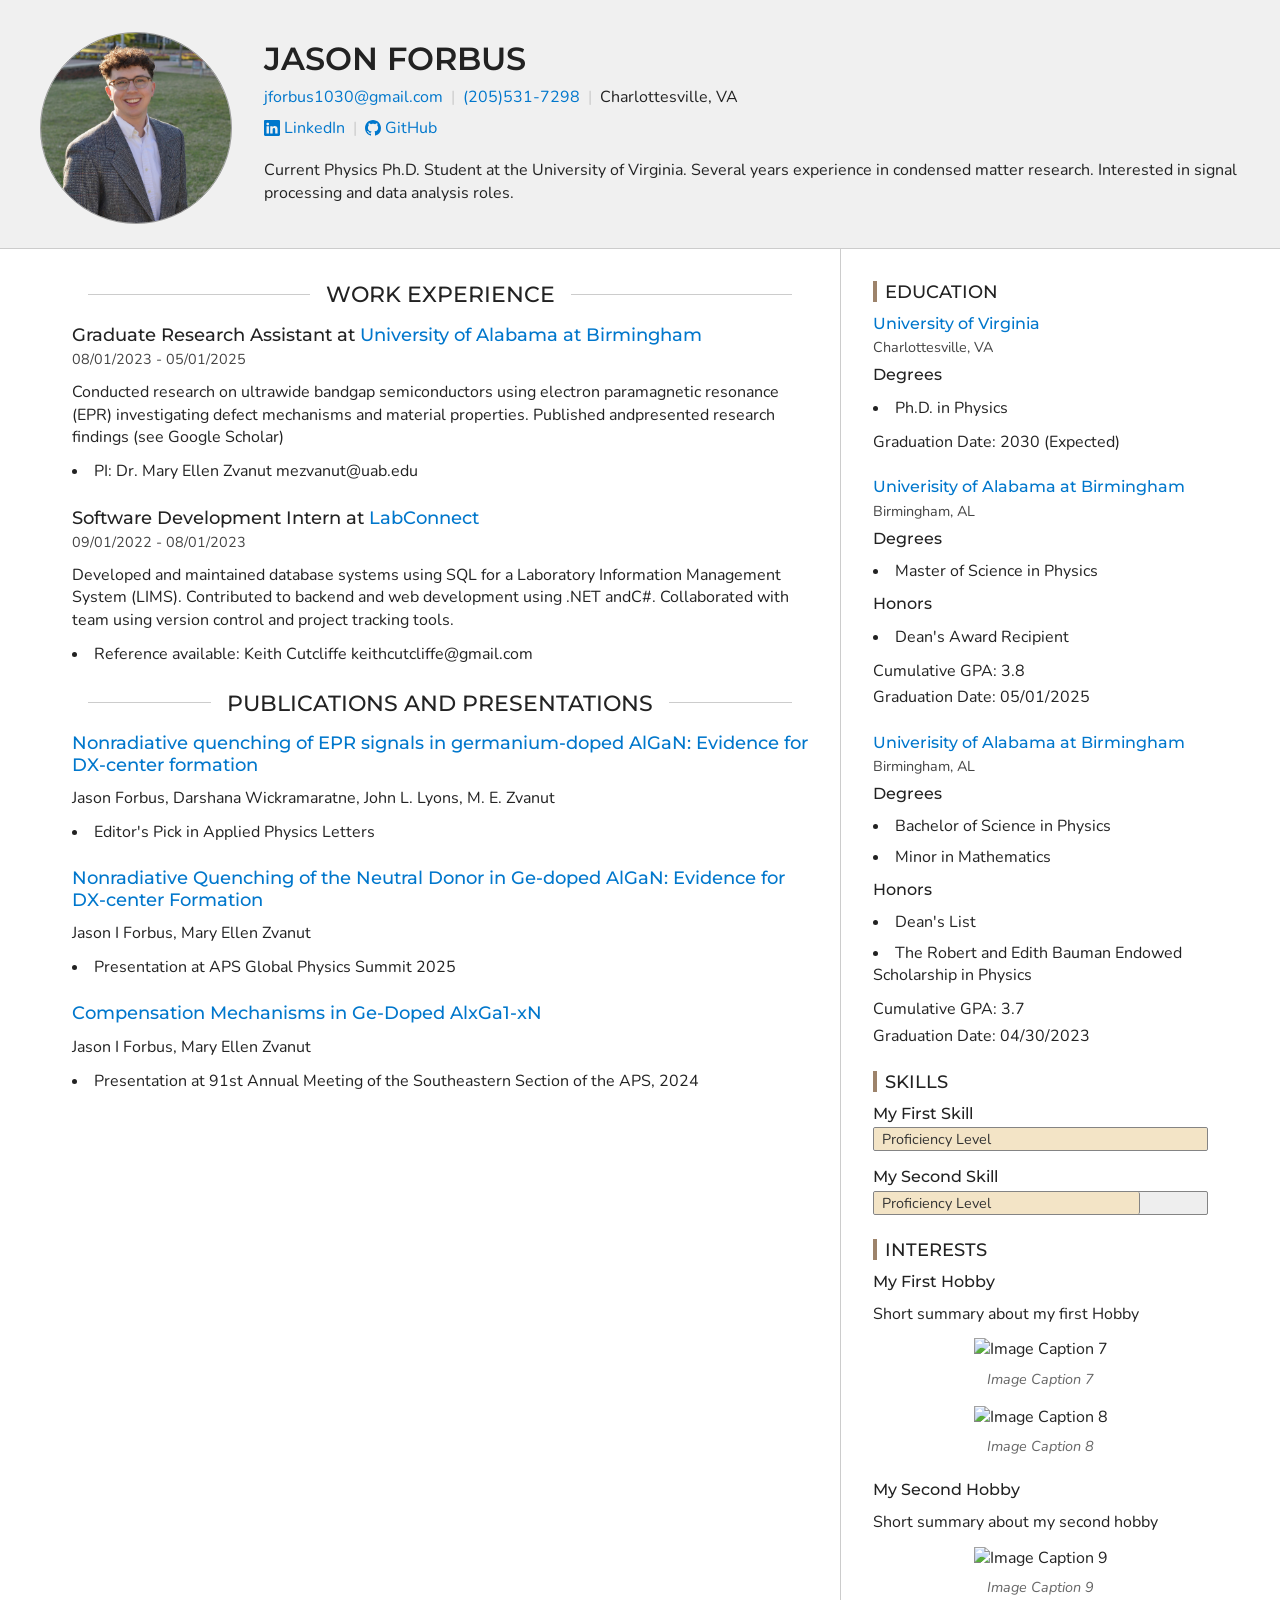
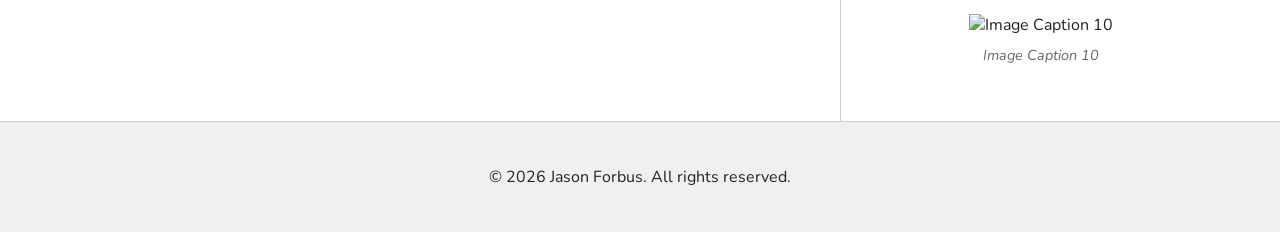
==== index.html @ 70da3c0c "First Commit with my information" ====
<!DOCTYPE html>
<html lang="en">
  <head>
    <meta charset="utf-8">
    <meta name="viewport" content="width=device-width, initial-scale=1">

    <!-- Site Info -->
    <title>Jason Forbus</title>
    <meta name="description" content="Jason Forbus - Current Physics Ph.D. Student at the University of Virginia. Several years experience in condensed matter research. Interested in signal processing and data analysis roles.">
    <meta name="author" content="Jason Forbus">

    <!-- Open Graph Tags: The title of the page for social media sharing. It can match the title tag or be more descriptive. -->
    <meta property="og:title" content="Jason Forbus">

    <!-- Open Graph Tags: Typically set to "website" for static sites or "article" for content-heavy pages. -->
    <meta property="og:type" content="website">

    <!-- Open Graph Tags: The URL of the page, used to ensure link previews resolve to the correct page. -->
    <meta property="og:url" content="127.0.0.1:5500/index.html">

    <!-- Open Graph Tags: URL of an image that represents the page. Useful for link previews. -->
    <meta property="og:image" content="127.0.0.1:5500/img/Jason F Portrait.jpg">

    <!-- Open Graph Tags: Provides an alternative text for the image to improve accessibility. -->
    <meta property="og:image:alt" content="Jason Forbus Profile Image">

    <!-- Preconnect for Google Fonts -->
    <link rel="preconnect" href="https://fonts.googleapis.com">
    <link rel="preconnect" href="https://fonts.gstatic.com" crossorigin>

    <!-- Custom Font -->
    <link href="https://fonts.googleapis.com/css2?family=Montserrat:ital,wght@0,100..900;1,100..900&family=Nunito:ital,wght@0,200..1000;1,200..1000&display=swap"
          rel="stylesheet">

    <!-- Stylesheet -->
    <link rel="stylesheet" href="css/modern_normalize.css" />
    <link rel="stylesheet" href="css/html5bp.css">
    <link rel="stylesheet" href="css/main.css">

    <!-- Set a theme color that matches your website's primary color -->
    <meta name="theme-color" content="#fafafa">

    <!-- Favicon for all browsers -->
    <link rel="icon" href="/favicon.ico" sizes="any">
    <link rel="icon" href="/icon.svg" type="image/svg+xml">

    <!-- Apple touch icon for iOS devices -->
    <link rel="apple-touch-icon" sizes="180x180" href="/icon.png">

    <!-- Web app manifest for Progressive Web Apps -->
    <link rel="manifest" href="/site.webmanifest">

    <!-- Content Security Policy: Uncomment to enhance security by restricting where content can be loaded from (useful for preventing certain attacks like XSS). Update if adding external sources (e.g., Google Fonts, Bootstrap CDN, analytics, etc). -->
    <!-- <meta http-equiv="Content-Security-Policy" content=" default-src 'self'; script-src 'self' code.jquery.com; style-src 'self' fonts.googleapis.com; font-src fonts.gstatic.com; img-src 'self' images.examplecdn.com; "> -->
  </head>

  <body>
    <header class="page-header">
      <div class="container">
        <div class="header-top flex-responsive">
          
            <img class="header-image"
                 width="256"
                 height="256"
                 src="img/Jason F Portrait.jpg"
                 alt="Jason Forbus Profile Image" />
          
          <div class="header-info">
            <h1>Jason Forbus</h1>
            
            
              <address>
                <ul class="inline-list flex-responsive">
                  
                    <li>
                      <a href="mailto:jforbus1030@gmail.com">jforbus1030@gmail.com</a>
                    </li>
                  
                  
                    <li>
                      <a href="tel:+(205)5317298">(205)531-7298</a>
                    </li>
                  
                  <li>Charlottesville, VA</li>
                </ul>
              </address>
            
            
              <ul class="inline-list flex-responsive">
                
                  <li>
                    <a href="https://www.linkedin.com/in/jason-forbus-48068623b/"
                       rel="noopener noreferrer"
                       aria-label="LinkedIn"
                       class="link-with-icon">
                      <svg aria-hidden="true"
     xmlns="http://www.w3.org/2000/svg"
     role="img"
     width="16"
     height="16"
     fill="currentColor"
     class="bi bi-linkedin"
     viewBox="0 0 16 16">
  <path d="M0 1.146C0 .513.526 0 1.175 0h13.65C15.474 0 16 .513 16 1.146v13.708c0 .633-.526 1.146-1.175 1.146H1.175C.526 16 0 15.487 0 14.854zm4.943 12.248V6.169H2.542v7.225zm-1.2-8.212c.837 0 1.358-.554 1.358-1.248-.015-.709-.52-1.248-1.342-1.248S2.4 3.226 2.4 3.934c0 .694.521 1.248 1.327 1.248zm4.908 8.212V9.359c0-.216.016-.432.08-.586.173-.431.568-.878 1.232-.878.869 0 1.216.662 1.216 1.634v3.865h2.401V9.25c0-2.22-1.184-3.252-2.764-3.252-1.274 0-1.845.7-2.165 1.193v.025h-.016l.016-.025V6.169h-2.4c.03.678 0 7.225 0 7.225z" />
</svg>

                      LinkedIn
                    </a>
                  </li>
                
                  <li>
                    <a href="https://github.com/jifor"
                       rel="noopener noreferrer"
                       aria-label="GitHub"
                       class="link-with-icon">
                      <svg aria-hidden="true"
     xmlns="http://www.w3.org/2000/svg"
     role="img"
     width="16"
     height="16"
     fill="currentColor"
     class="bi bi-github"
     viewBox="0 0 16 16">
  <path d="M8 0C3.58 0 0 3.58 0 8c0 3.54 2.29 6.53 5.47 7.59.4.07.55-.17.55-.38 0-.19-.01-.82-.01-1.49-2.01.37-2.53-.49-2.69-.94-.09-.23-.48-.94-.82-1.13-.28-.15-.68-.52-.01-.53.63-.01 1.08.58 1.23.82.72 1.21 1.87.87 2.33.66.07-.52.28-.87.51-1.07-1.78-.2-3.64-.89-3.64-3.95 0-.87.31-1.59.82-2.15-.08-.2-.36-1.02.08-2.12 0 0 .67-.21 2.2.82.64-.18 1.32-.27 2-.27s1.36.09 2 .27c1.53-1.04 2.2-.82 2.2-.82.44 1.1.16 1.92.08 2.12.51.56.82 1.27.82 2.15 0 3.07-1.87 3.75-3.65 3.95.29.25.54.73.54 1.48 0 1.07-.01 1.93-.01 2.2 0 .21.15.46.55.38A8.01 8.01 0 0 0 16 8c0-4.42-3.58-8-8-8" />
</svg>

                      GitHub
                    </a>
                  </li>
                
              </ul>
            
            <p class="header-summary">Current Physics Ph.D. Student at the University of Virginia. Several years experience in condensed matter research. Interested in signal processing and data analysis roles.</p>
          </div>
        </div>
      </div>
    </header>

    <div class="page-content">
      <div class="container">
        <main>
          
            <section>
              <h2 class="section-heading">Work Experience</h2>
              
                <section>
                  <h3>
                    
                      Graduate Research Assistant at <a href="https://www.uab.edu/home/">University of Alabama at Birmingham</a>
                    
                  </h3>
                  
                    <p class="section-label">08/01/2023 - 05/01/2025</p>
                  
                  <p>Conducted research on ultrawide bandgap semiconductors using electron paramagnetic resonance (EPR) investigating defect mechanisms and material properties. Published andpresented research findings (see Google Scholar)</p>
                  
                    <ul>
                      <li>PI: Dr. Mary Ellen Zvanut mezvanut@uab.edu</li>
                    </ul>
                  
                </section>
              
                <section>
                  <h3>
                    
                      Software Development Intern at <a href="https://www.labconnect.com/">LabConnect</a>
                    
                  </h3>
                  
                    <p class="section-label">09/01/2022 - 08/01/2023</p>
                  
                  <p>Developed and maintained database systems using SQL for a Laboratory Information Management System (LIMS). Contributed to backend and web development using .NET andC#. Collaborated with team using version control and project tracking tools.</p>
                  
                    <ul>
                      <li>Reference available: Keith Cutcliffe keithcutcliffe@gmail.com</li>
                    </ul>
                  
                </section>
              
            </section>
          

          
            <section>
              <h2 class="section-heading">Publications and Presentations</h2>
              
                <section>
                  <h3>
                    
                      <a href="https://pubs.aip.org/aip/apl/article-abstract/126/4/042101/3332352/Nonradiative-quenching-of-EPR-signals-in-germanium?redirectedFrom=fulltext">Nonradiative quenching of EPR signals in germanium-doped AlGaN: Evidence for DX-center formation</a>
                    
                  </h3>
                  <p>Jason Forbus, Darshana Wickramaratne, John L. Lyons, M. E. Zvanut</p>
                  
                    <ul>
                      <li>Editor&#39;s Pick in Applied Physics Letters</li>
                    </ul>
                  
                  
                </section>
              
                <section>
                  <h3>
                    
                      <a href="https://meetings-archive.aps.org/smt/2025/mar-l43/2/">Nonradiative Quenching of the Neutral Donor in Ge-doped AlGaN: Evidence for DX-center Formation</a>
                    
                  </h3>
                  <p>Jason I Forbus, Mary Ellen Zvanut</p>
                  
                    <ul>
                      <li>Presentation at APS Global Physics Summit 2025</li>
                    </ul>
                  
                  
                </section>
              
                <section>
                  <h3>
                    
                      <a href="https://meetings.aps.org/Meeting/SES24/Session/G01.6">Compensation Mechanisms in Ge-Doped AlxGa1-xN</a>
                    
                  </h3>
                  <p>Jason I Forbus, Mary Ellen Zvanut</p>
                  
                    <ul>
                      <li>Presentation at 91st Annual Meeting of the Southeastern Section of the APS, 2024</li>
                    </ul>
                  
                  
                </section>
              
            </section>
          

          

          
        </main>

        <!-- Sidebar Section -->
        <aside>
          
            <section>
              <h2 class="section-heading">Education</h2>
              
                <section>
                  <h3>
                    
                      <a href="https://www.virginia.edu/">University of Virginia</a>
                    
                  </h3>
                  <p class="section-label">Charlottesville, VA</p>
                  
                    <h4>Degrees</h4>
                    <ul>
                      <li>Ph.D. in Physics</li>
                    </ul>
                  
                  
                  
                    <p>
                      
                      
                      <span class="block">Graduation Date: 2030 (Expected)</span>
                    </p>
                  
                </section>
              
                <section>
                  <h3>
                    
                      <a href="https://www.uab.edu/home/">Univerisity of Alabama at Birmingham</a>
                    
                  </h3>
                  <p class="section-label">Birmingham, AL</p>
                  
                    <h4>Degrees</h4>
                    <ul>
                      <li>Master of Science in Physics</li>
                    </ul>
                  
                  
                    <h4>Honors</h4>
                    <ul>
                      <li>Dean&#39;s Award Recipient</li>
                    </ul>
                  
                  
                    <p>
                      
                      <span class="block">Cumulative GPA: 3.8</span>
                      <span class="block">Graduation Date: 05/01/2025</span>
                    </p>
                  
                </section>
              
                <section>
                  <h3>
                    
                      <a href="https://www.uab.edu/home/">Univerisity of Alabama at Birmingham</a>
                    
                  </h3>
                  <p class="section-label">Birmingham, AL</p>
                  
                    <h4>Degrees</h4>
                    <ul>
                      <li>Bachelor of Science in Physics</li><li>Minor in Mathematics</li>
                    </ul>
                  
                  
                    <h4>Honors</h4>
                    <ul>
                      <li>Dean&#39;s List</li><li>The Robert and Edith Bauman Endowed Scholarship in Physics</li>
                    </ul>
                  
                  
                    <p>
                      
                      <span class="block">Cumulative GPA: 3.7</span>
                      <span class="block">Graduation Date: 04/30/2023</span>
                    </p>
                  
                </section>
              
            </section>
          

          
            <section>
              <h2 class="section-heading">Skills</h2>
              <ul class="unstyled-list">
                
                  <li>
                    <h3>My First Skill</h3>
                    <div class="skill-bar">
                      <div class="skill-bar-fill w-100"
                           role="meter"
                           aria-valuenow="100"
                           aria-valuemin="0"
                           aria-valuemax="100">
                        <span class="skill-bar-label">Proficiency Level</span>
                      </div>
                    </div>
                  </li>
                
                  <li>
                    <h3>My Second Skill</h3>
                    <div class="skill-bar">
                      <div class="skill-bar-fill w-80"
                           role="meter"
                           aria-valuenow="80"
                           aria-valuemin="0"
                           aria-valuemax="100">
                        <span class="skill-bar-label">Proficiency Level</span>
                      </div>
                    </div>
                  </li>
                
              </ul>
            </section>
          

          

          
            <section>
              <h2 class="section-heading">Interests</h2>
              
                <section>
                  <h3>My First Hobby</h3>
                  <p>Short summary about my first Hobby</p>
                  
                    <div class="gallery side-gallery">
                      
                        <figure>
                          <img width="600"
                               height="338"
                               src="https://picsum.photos/600/338?random=7"
                               alt="Image Caption 7">
                          <figcaption>Image Caption 7</figcaption>
                        </figure>
                      
                        <figure>
                          <img width="600"
                               height="338"
                               src="https://picsum.photos/600/338?random=8"
                               alt="Image Caption 8">
                          <figcaption>Image Caption 8</figcaption>
                        </figure>
                      
                    </div>
                  
                </section>
              
                <section>
                  <h3>My Second Hobby</h3>
                  <p>Short summary about my second hobby</p>
                  
                    <div class="gallery side-gallery">
                      
                        <figure>
                          <img width="600"
                               height="338"
                               src="https://picsum.photos/600/338?random=9"
                               alt="Image Caption 9">
                          <figcaption>Image Caption 9</figcaption>
                        </figure>
                      
                        <figure>
                          <img width="600"
                               height="338"
                               src="https://picsum.photos/600/338?random=10"
                               alt="Image Caption 10">
                          <figcaption>Image Caption 10</figcaption>
                        </figure>
                      
                    </div>
                  
                </section>
              
            </section>
          
        </aside>
      </div>
    </div>

    <footer class="page-footer">
      <div class="container">
        <p>© 2026 Jason Forbus. All rights reserved.</p>
      </div>
    </footer>

    <script src="js/app.js"></script>
  </body>
</html>
---- css/html5bp.css ----
/*! HTML5 Boilerplate v9.0.1 | MIT License | https://html5boilerplate.com/ */

/* main.css 3.0.0 | MIT License | https://github.com/h5bp/main.css#readme */
/*
 * What follows is the result of much research on cross-browser styling.
 * Credit left inline and big thanks to Nicolas Gallagher, Jonathan Neal,
 * Kroc Camen, and the H5BP dev community and team.
 */

/* ==========================================================================
   Base styles: opinionated defaults
   ========================================================================== */

html {
  color: #222;
  font-size: 1em;
  line-height: 1.4;
}

/*
 * Remove text-shadow in selection highlight:
 * https://twitter.com/miketaylr/status/12228805301
 *
 * Customize the background color to match your design.
 */

::-moz-selection {
  background: #b3d4fc;
  text-shadow: none;
}

::selection {
  background: #b3d4fc;
  text-shadow: none;
}

/*
 * A better looking default horizontal rule
 */

hr {
  display: block;
  height: 1px;
  border: 0;
  border-top: 1px solid #ccc;
  margin: 1em 0;
  padding: 0;
}

/*
 * Remove the gap between audio, canvas, iframes,
 * images, videos and the bottom of their containers:
 * https://github.com/h5bp/html5-boilerplate/issues/440
 */

audio,
canvas,
iframe,
img,
svg,
video {
  vertical-align: middle;
}

/*
 * Remove default fieldset styles.
 */

fieldset {
  border: 0;
  margin: 0;
  padding: 0;
}

/*
 * Allow only vertical resizing of textareas.
 */

textarea {
  resize: vertical;
}

/* ==========================================================================
   Author's custom styles
   ========================================================================== */

/* ==========================================================================
   Helper classes
   ========================================================================== */

/*
 * Hide visually and from screen readers
 */

.hidden,
[hidden] {
  display: none !important;
}

/*
 * Hide only visually, but have it available for screen readers:
 * https://snook.ca/archives/html_and_css/hiding-content-for-accessibility
 *
 * 1. For long content, line feeds are not interpreted as spaces and small width
 *    causes content to wrap 1 word per line:
 *    https://medium.com/@jessebeach/beware-smushed-off-screen-accessible-text-5952a4c2cbfe
 */

.visually-hidden {
  border: 0;
  clip: rect(0, 0, 0, 0);
  height: 1px;
  margin: -1px;
  overflow: hidden;
  padding: 0;
  position: absolute;
  white-space: nowrap;
  width: 1px;
  /* 1 */
}

/*
 * Extends the .visually-hidden class to allow the element
 * to be focusable when navigated to via the keyboard:
 * https://www.drupal.org/node/897638
 */

.visually-hidden.focusable:active,
.visually-hidden.focusable:focus {
  clip: auto;
  height: auto;
  margin: 0;
  overflow: visible;
  position: static;
  white-space: inherit;
  width: auto;
}

/*
 * Hide visually and from screen readers, but maintain layout
 */

.invisible {
  visibility: hidden;
}

/*
 * Clearfix: contain floats
 *
 * The use of `table` rather than `block` is only necessary if using
 * `::before` to contain the top-margins of child elements.
 */

.clearfix::before,
.clearfix::after {
  content: "";
  display: table;
}

.clearfix::after {
  clear: both;
}

/* ==========================================================================
   EXAMPLE Media Queries for Responsive Design.
   These examples override the primary ('mobile first') styles.
   Modify as content requires.
   ========================================================================== */

@media only screen and (min-width: 35em) {
  /* Style adjustments for viewports that meet the condition */
}

@media print,
  (-webkit-min-device-pixel-ratio: 1.25),
  (min-resolution: 1.25dppx),
  (min-resolution: 120dpi) {
  /* Style adjustments for high resolution devices */
}

/* ==========================================================================
   Print styles.
   Inlined to avoid the additional HTTP request:
   https://www.phpied.com/delay-loading-your-print-css/
   ========================================================================== */

@media print {
  *,
  *::before,
  *::after {
    background: #fff !important;
    color: #000 !important;
    /* Black prints faster */
    box-shadow: none !important;
    text-shadow: none !important;
  }

  a,
  a:visited {
    text-decoration: underline;
  }

  a[href]::after {
    content: " (" attr(href) ")";
  }

  abbr[title]::after {
    content: " (" attr(title) ")";
  }

  /*
   * Don't show links that are fragment identifiers,
   * or use the `javascript:` pseudo protocol
   */
  a[href^="#"]::after,
  a[href^="javascript:"]::after {
    content: "";
  }

  pre {
    white-space: pre-wrap !important;
  }

  pre,
  blockquote {
    border: 1px solid #999;
    page-break-inside: avoid;
  }

  tr,
  img {
    page-break-inside: avoid;
  }

  p,
  h2,
  h3 {
    orphans: 3;
    widows: 3;
  }

  h2,
  h3 {
    page-break-after: avoid;
  }
}
---- css/main.css ----
:root {
  --link-color: #0077cc;
  --link-color-hover: #00487c;
  --header-footer-bg-color: #f0f0f0;
  --aside-accent-color: #9d836b;
  --skill-bar-fill-color: #f3e4c6;
  --blockquote-bg-color: #f7fafc;
  --blockquote-accent-color: #4a5568;
  --blockquote-text-color: #4a5568;
  --spacing-inline: 0.5rem;
}

/* Base Styles */
body {
  font-family: "Nunito", "Segoe UI", "Helvetica Neue", Helvetica, Arial,
    sans-serif;
  font-weight: 400;
  display: grid;
  grid-template-rows: auto 1fr auto;
  min-height: 100vh;
}

h1,
h2,
h3,
h4,
h5,
h6 {
  margin: 0;
  font-family: "Montserrat", "Segoe UI", "Helvetica Neue", Helvetica, Arial,
    sans-serif;
  font-weight: 400;
  line-height: 1.2;
}

h1 {
  font-size: 2rem;
  font-weight: 600;
  text-transform: uppercase;
}

h2 {
  font-size: 1.4rem;
  font-weight: 500;
  text-transform: uppercase;
}

h3 {
  font-size: 1.1rem;
  font-weight: 500;
}

h4 {
  font-size: 1rem;
  font-weight: 500;
}

h5 {
  font-size: 1rem;
  font-weight: 500;
}

h6 {
  font-size: 1rem;
  font-weight: 500;
}

p {
  margin: 0.75rem 0;
}

a {
  color: var(--link-color) !important;
  text-decoration: none;
}

a:hover {
  color: var(--link-color-hover);
  text-decoration: underline;
}

address {
  font-style: normal;
}

figure,
ul {
  margin: 0;
  padding: 0;
}

header,
main,
aside,
footer {
  padding: 2rem;
}

header {
  padding-bottom: 0.5rem;
}

aside {
  border-top: 1px solid #ccc;
}

footer {
  text-align: center;
}

section {
  margin-bottom: 1.5rem;
}

/* Utility */
.block {
  display: block;
  margin: 0.25rem 0;
}

.flex-responsive {
  display: flex;
  flex-direction: column;
  align-items: center;
  text-align: center;
}

/* Main Layout */
.container {
  width: 100%;
  max-width: 1200px;
  margin: 0 auto;
}

.page-content .container {
  display: grid;
  grid-template-columns: 1fr;
}

.page-header,
.page-footer {
  background: var(--header-footer-bg-color);
}

.page-header {
  border-bottom: 1px solid #ccc;
}

.page-header .container {
  display: flex;
  flex-direction: column;
}

.header-top {
  gap: 1rem;
}

.header-image {
  width: 100%;
  max-width: 256px;
  aspect-ratio: 1 / 1;
  border-radius: 50%;
  object-fit: cover;
  border: 1px solid #999;
}

.header-info ul {
  margin: 1rem 0;
}

.link-with-icon {
  display: flex;
  align-items: center;
  gap: 0.25rem;
}

.header-label {
  font-size: 1.3rem;
  color: #444;
  margin-top: 0.2rem;
  margin-bottom: 0.8rem;
}

.header-summary {
  margin: 1.25rem 0;
}

.page-footer {
  border-top: 1px solid #ccc;
}

.section-heading {
  display: flex;
  align-items: center;
  text-align: center;
  margin-bottom: 1rem;
}

.section-heading::before,
.section-heading::after {
  content: "";
  flex: 1;
  border-bottom: 1px solid #ccc;
  margin: 0 1rem;
}

aside .section-heading {
  align-items: flex-start;
  text-align: left;
  border-left: 4px solid var(--aside-accent-color);
  padding-left: 0.5rem;
  margin-bottom: 0.75rem;
}

aside .section-heading::before,
aside .section-heading::after {
  content: none;
}

.section-label {
  font-size: 0.9rem;
  color: #444;
  margin-top: 0.25rem;
  margin-bottom: 0.5rem;
}

/* Images */
img {
  max-width: 100%;
  height: auto;
}

.gallery {
  display: grid;
  gap: 1rem;
  justify-items: center;
  margin: 0.5rem 0;
}

.main-gallery {
  grid-template-columns: 1fr;
}

.side-gallery {
  grid-template-columns: 1fr;
}

figcaption {
  text-align: center;
  color: #666;
  font-size: 0.9rem;
  margin-top: 0.5rem;
  font-style: italic;
}

/* Lists */
main ul,
aside ul {
  list-style-type: disc;
  list-style-position: inside;
  padding-left: 0;
  margin: 0.75rem 0;
}

main li,
aside li {
  margin-bottom: 0.5rem;
}

.unstyled-list {
  list-style: none;
}

.inline-list {
  list-style: none;
  gap: 0.25rem;
}

.inline-list li {
  display: flex; /* This is for HTML Whitespace Issues */
}

/* Skillbars */
.skill-bar {
  width: 100%;
  height: 1.5rem;
  margin-top: 0.25rem;
  margin-bottom: 1rem;
  background: #eee;
  border: 1px solid #848484;
  border-radius: 2px;
  overflow: hidden;
}

.skill-bar-fill {
  height: 100%;
  background: var(--skill-bar-fill-color) !important;
  border-right: 1px solid #848484;
  border-radius: 2px;
  display: flex;
  align-items: center;
  padding-left: 0.5rem;
}

.skill-bar-label {
  color: #333;
  font-size: 0.9rem;
  white-space: nowrap;
}

.w-0 {
  width: 0%;
}

.w-10 {
  width: 10%;
}

.w-20 {
  width: 20%;
}

.w-25 {
  width: 25%;
}

.w-30 {
  width: 30%;
}

.w-40 {
  width: 40%;
}

.w-50 {
  width: 50%;
}

.w-60 {
  width: 60%;
}

.w-70 {
  width: 70%;
}

.w-75 {
  width: 75%;
}

.w-80 {
  width: 80%;
}

.w-90 {
  width: 90%;
}

.w-100 {
  width: 100%;
  border-right: none;
}

/* Blockquotes */
blockquote {
  margin: 1rem 2rem;
  padding: 1.5rem 2rem;
  background-color: var(--blockquote-bg-color);
  border-left: 4px solid var(--blockquote-accent-color);
  font-style: italic;
  color: var(--blockquote-text-color);
  line-height: 1.6;
  border-radius: 0 4px 4px 0;
  box-shadow: 0 1px 3px rgba(0, 0, 0, 0.1);
}

@media (min-width: 37.5rem) {
  .main-gallery {
    grid-template-columns: repeat(3, 1fr);
  }

  .side-gallery {
    grid-template-columns: repeat(2, 1fr);
  }
}

@media (min-width: 48rem) {
  aside {
    border-top: none;
    border-left: 1px solid #ccc;
  }

  aside h1 {
    font-size: 1.4rem;
  }

  aside h2 {
    font-size: 1.1rem;
  }

  aside h3 {
    font-size: 1rem;
  }

  aside h4 {
    font-size: 1rem;
  }

  aside h5 {
    font-size: 1rem;
  }

  aside h6 {
    font-size: 1rem;
  }

  header {
    padding-bottom: 1.5rem;
  }

  .flex-responsive {
    flex-direction: row;
    align-items: flex-start;
    text-align: left;
  }

  .page-content .container {
    grid-template-columns: 2fr 1fr;
  }

  .header-top {
    gap: 2rem;
  }

  .header-image {
    max-width: 192px;
  }

  .header-info {
    margin-top: 0.5rem;
  }

  .page-header ul {
    margin: 0.5rem 0;
  }

  .inline-list {
    gap: var(--spacing-inline);
  }

  .inline-list li:not(:last-child)::after {
    content: "|";
    margin-left: var(--spacing-inline);
    color: #ccc;
  }

  .side-gallery {
    grid-template-columns: 1fr;
  }
}

@media print {
  .skill-bar-label {
    background: transparent !important;
    background-color: transparent !important;
    mix-blend-mode: darken;
  }

  body {
    -webkit-print-color-adjust: exact !important;
    print-color-adjust: exact !important;
  }
}
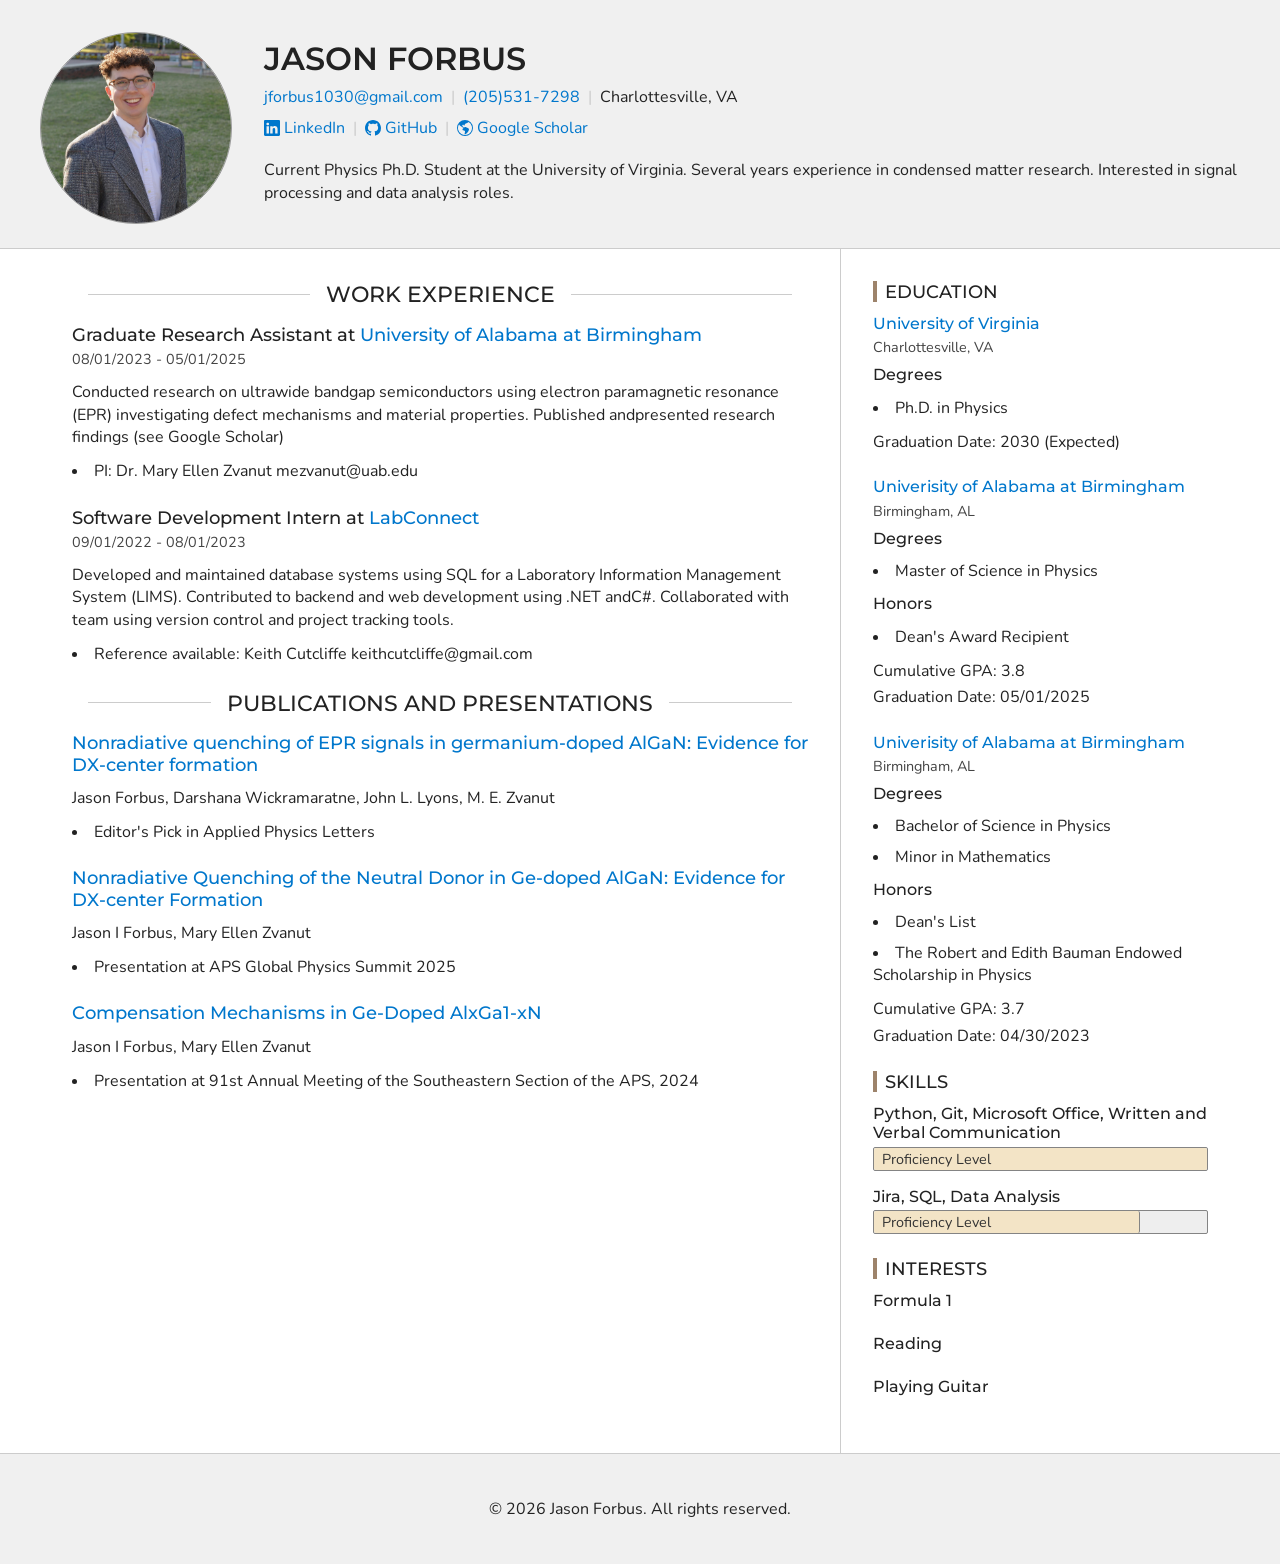
==== commit 198272ac: "Finished basic website" ====
--- a/index.html
+++ b/index.html
@@ -128,6 +128,26 @@
                     </a>
                   </li>
                 
+                  <li>
+                    <a href="https://scholar.google.com/citations?user=WreVf0sAAAAJ&amp;hl=en"
+                       rel="noopener noreferrer"
+                       aria-label="Google Scholar"
+                       class="link-with-icon">
+                      <svg aria-hidden="true"
+     xmlns="http://www.w3.org/2000/svg"
+     role="img"
+     width="16"
+     height="16"
+     fill="currentColor"
+     class="bi bi-globe-americas"
+     viewBox="0 0 16 16">
+  <path d="M8 0a8 8 0 1 0 0 16A8 8 0 0 0 8 0M2.04 4.326c.325 1.329 2.532 2.54 3.717 3.19.48.263.793.434.743.484q-.121.12-.242.234c-.416.396-.787.749-.758 1.266.035.634.618.824 1.214 1.017.577.188 1.168.38 1.286.983.082.417-.075.988-.22 1.52-.215.782-.406 1.48.22 1.48 1.5-.5 3.798-3.186 4-5 .138-1.243-2-2-3.5-2.5-.478-.16-.755.081-.99.284-.172.15-.322.279-.51.216-.445-.148-2.5-2-1.5-2.5.78-.39.952-.171 1.227.182.078.099.163.208.273.318.609.304.662-.132.723-.633.039-.322.081-.671.277-.867.434-.434 1.265-.791 2.028-1.12.712-.306 1.365-.587 1.579-.88A7 7 0 1 1 2.04 4.327Z" />
+</svg>
+
+                      Google Scholar
+                    </a>
+                  </li>
+                
               </ul>
             
             <p class="header-summary">Current Physics Ph.D. Student at the University of Virginia. Several years experience in condensed matter research. Interested in signal processing and data analysis roles.</p>
@@ -331,7 +351,7 @@
               <ul class="unstyled-list">
                 
                   <li>
-                    <h3>My First Skill</h3>
+                    <h3>Python, Git, Microsoft Office, Written and Verbal Communication</h3>
                     <div class="skill-bar">
                       <div class="skill-bar-fill w-100"
                            role="meter"
@@ -344,7 +364,7 @@
                   </li>
                 
                   <li>
-                    <h3>My Second Skill</h3>
+                    <h3>Jira, SQL, Data Analysis</h3>
                     <div class="skill-bar">
                       <div class="skill-bar-fill w-80"
                            role="meter"
@@ -367,54 +387,20 @@
               <h2 class="section-heading">Interests</h2>
               
                 <section>
-                  <h3>My First Hobby</h3>
-                  <p>Short summary about my first Hobby</p>
-                  
-                    <div class="gallery side-gallery">
-                      
-                        <figure>
-                          <img width="600"
-                               height="338"
-                               src="https://picsum.photos/600/338?random=7"
-                               alt="Image Caption 7">
-                          <figcaption>Image Caption 7</figcaption>
-                        </figure>
-                      
-                        <figure>
-                          <img width="600"
-                               height="338"
-                               src="https://picsum.photos/600/338?random=8"
-                               alt="Image Caption 8">
-                          <figcaption>Image Caption 8</figcaption>
-                        </figure>
-                      
-                    </div>
-                  
-                </section>
-              
-                <section>
-                  <h3>My Second Hobby</h3>
-                  <p>Short summary about my second hobby</p>
-                  
-                    <div class="gallery side-gallery">
-                      
-                        <figure>
-                          <img width="600"
-                               height="338"
-                               src="https://picsum.photos/600/338?random=9"
-                               alt="Image Caption 9">
-                          <figcaption>Image Caption 9</figcaption>
-                        </figure>
-                      
-                        <figure>
-                          <img width="600"
-                               height="338"
-                               src="https://picsum.photos/600/338?random=10"
-                               alt="Image Caption 10">
-                          <figcaption>Image Caption 10</figcaption>
-                        </figure>
-                      
-                    </div>
+                  <h3>Formula 1</h3>
+                  
+                  
+                </section>
+              
+                <section>
+                  <h3>Reading</h3>
+                  
+                  
+                </section>
+              
+                <section>
+                  <h3>Playing Guitar</h3>
+                  
                   
                 </section>
               
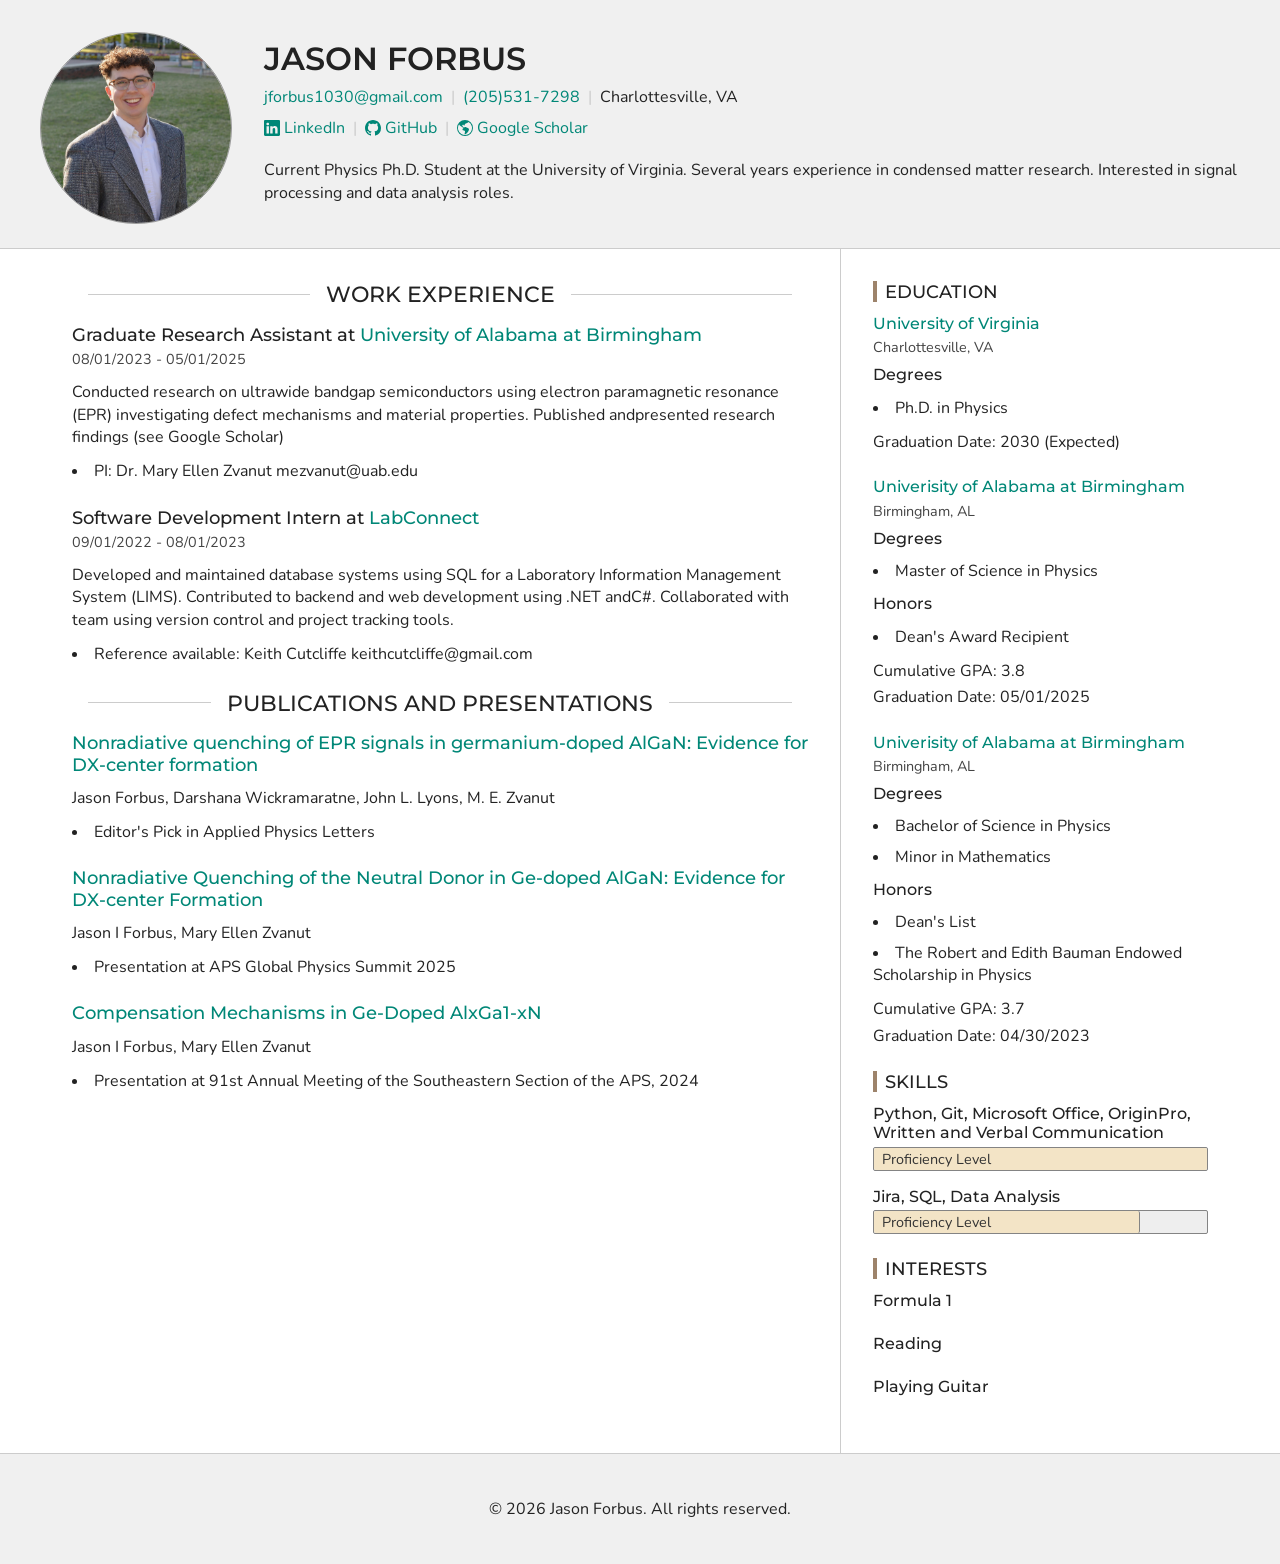
==== commit f23b8d66: "Changed some CSS" ====
--- a/index.html
+++ b/index.html
@@ -351,7 +351,7 @@
               <ul class="unstyled-list">
                 
                   <li>
-                    <h3>Python, Git, Microsoft Office, Written and Verbal Communication</h3>
+                    <h3>Python, Git, Microsoft Office, OriginPro, Written and Verbal Communication</h3>
                     <div class="skill-bar">
                       <div class="skill-bar-fill w-100"
                            role="meter"
--- a/css/main.css
+++ b/css/main.css
@@ -1,6 +1,6 @@
 :root {
-  --link-color: #0077cc;
-  --link-color-hover: #00487c;
+  --link-color: #008777;
+  --link-color-hover: #004b4d;
   --header-footer-bg-color: #f0f0f0;
   --aside-accent-color: #9d836b;
   --skill-bar-fill-color: #f3e4c6;
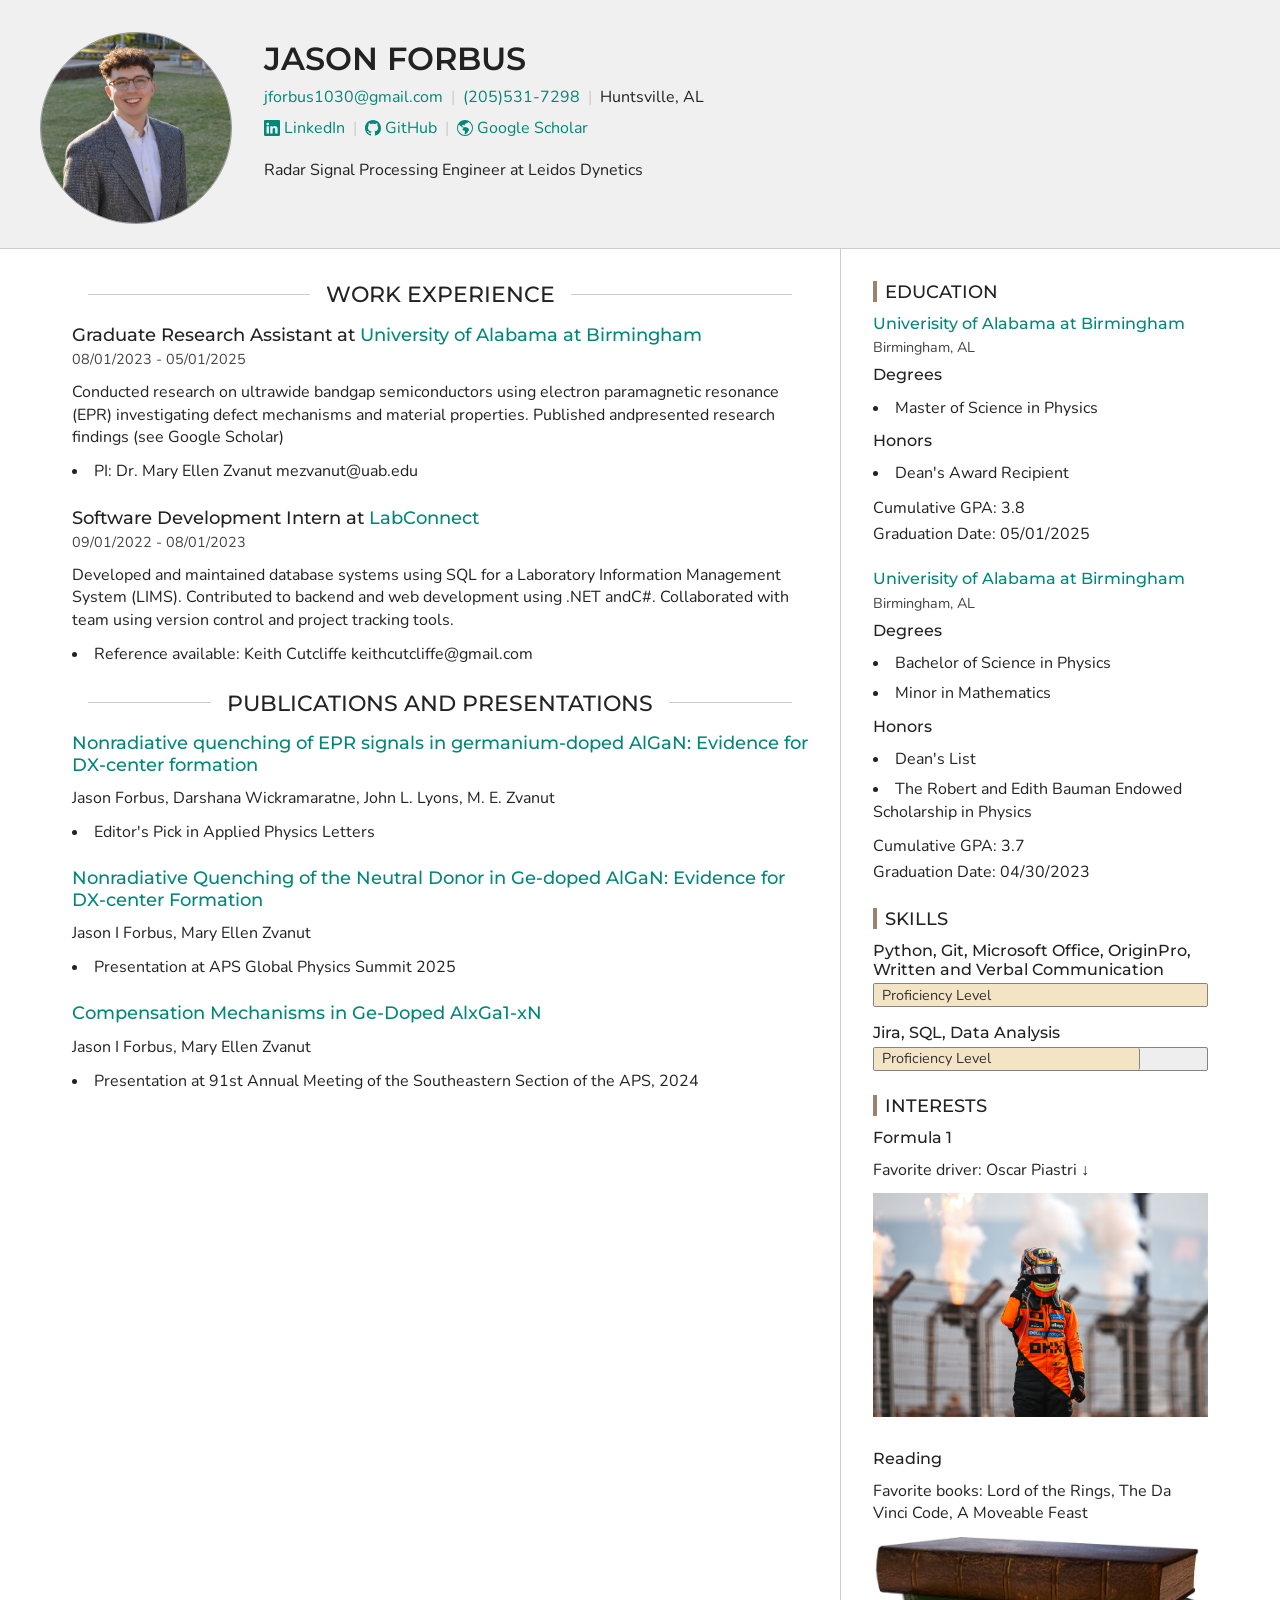
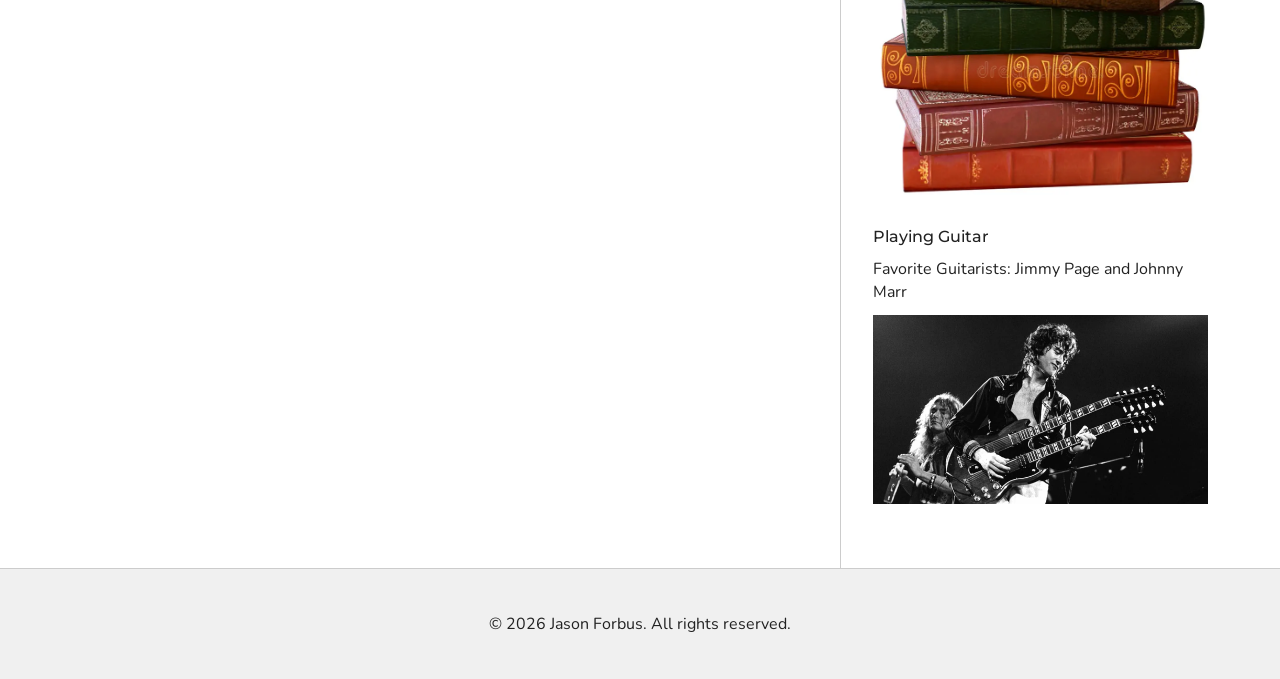
==== commit 1d66caa1: "Update" ====
--- a/index.html
+++ b/index.html
@@ -6,7 +6,7 @@
 
     <!-- Site Info -->
     <title>Jason Forbus</title>
-    <meta name="description" content="Jason Forbus - Current Physics Ph.D. Student at the University of Virginia. Several years experience in condensed matter research. Interested in signal processing and data analysis roles.">
+    <meta name="description" content="Jason Forbus - Radar Signal Processing Engineer at Leidos Dynetics">
     <meta name="author" content="Jason Forbus">
 
     <!-- Open Graph Tags: The title of the page for social media sharing. It can match the title tag or be more descriptive. -->
@@ -81,7 +81,7 @@
                       <a href="tel:+(205)5317298">(205)531-7298</a>
                     </li>
                   
-                  <li>Charlottesville, VA</li>
+                  <li>Huntsville, AL</li>
                 </ul>
               </address>
             
@@ -150,7 +150,7 @@
                 
               </ul>
             
-            <p class="header-summary">Current Physics Ph.D. Student at the University of Virginia. Several years experience in condensed matter research. Interested in signal processing and data analysis roles.</p>
+            <p class="header-summary">Radar Signal Processing Engineer at Leidos Dynetics</p>
           </div>
         </div>
       </div>
@@ -262,29 +262,6 @@
           
             <section>
               <h2 class="section-heading">Education</h2>
-              
-                <section>
-                  <h3>
-                    
-                      <a href="https://www.virginia.edu/">University of Virginia</a>
-                    
-                  </h3>
-                  <p class="section-label">Charlottesville, VA</p>
-                  
-                    <h4>Degrees</h4>
-                    <ul>
-                      <li>Ph.D. in Physics</li>
-                    </ul>
-                  
-                  
-                  
-                    <p>
-                      
-                      
-                      <span class="block">Graduation Date: 2030 (Expected)</span>
-                    </p>
-                  
-                </section>
               
                 <section>
                   <h3>
@@ -388,19 +365,55 @@
               
                 <section>
                   <h3>Formula 1</h3>
-                  
+                  <p>Favorite driver: Oscar Piastri ↓</p>
+                  
+                    <div class="gallery side-gallery">
+                      
+                        <figure>
+                          <img width="600"
+                               height="338"
+                               src="img/Oscar.png"
+                               alt="">
+                          <figcaption></figcaption>
+                        </figure>
+                      
+                    </div>
                   
                 </section>
               
                 <section>
                   <h3>Reading</h3>
-                  
+                  <p>Favorite books: Lord of the Rings, The Da Vinci Code, A Moveable Feast</p>
+                  
+                    <div class="gallery side-gallery">
+                      
+                        <figure>
+                          <img width="600"
+                               height="338"
+                               src="img/books.png"
+                               alt="">
+                          <figcaption></figcaption>
+                        </figure>
+                      
+                    </div>
                   
                 </section>
               
                 <section>
                   <h3>Playing Guitar</h3>
-                  
+                  <p>Favorite Guitarists: Jimmy Page and Johnny Marr</p>
+                  
+                    <div class="gallery side-gallery">
+                      
+                        <figure>
+                          <img width="600"
+                               height="338"
+                               src="img/jimmy_page.png"
+                               alt="">
+                          <figcaption></figcaption>
+                        </figure>
+                      
+                    </div>
                   
                 </section>
               
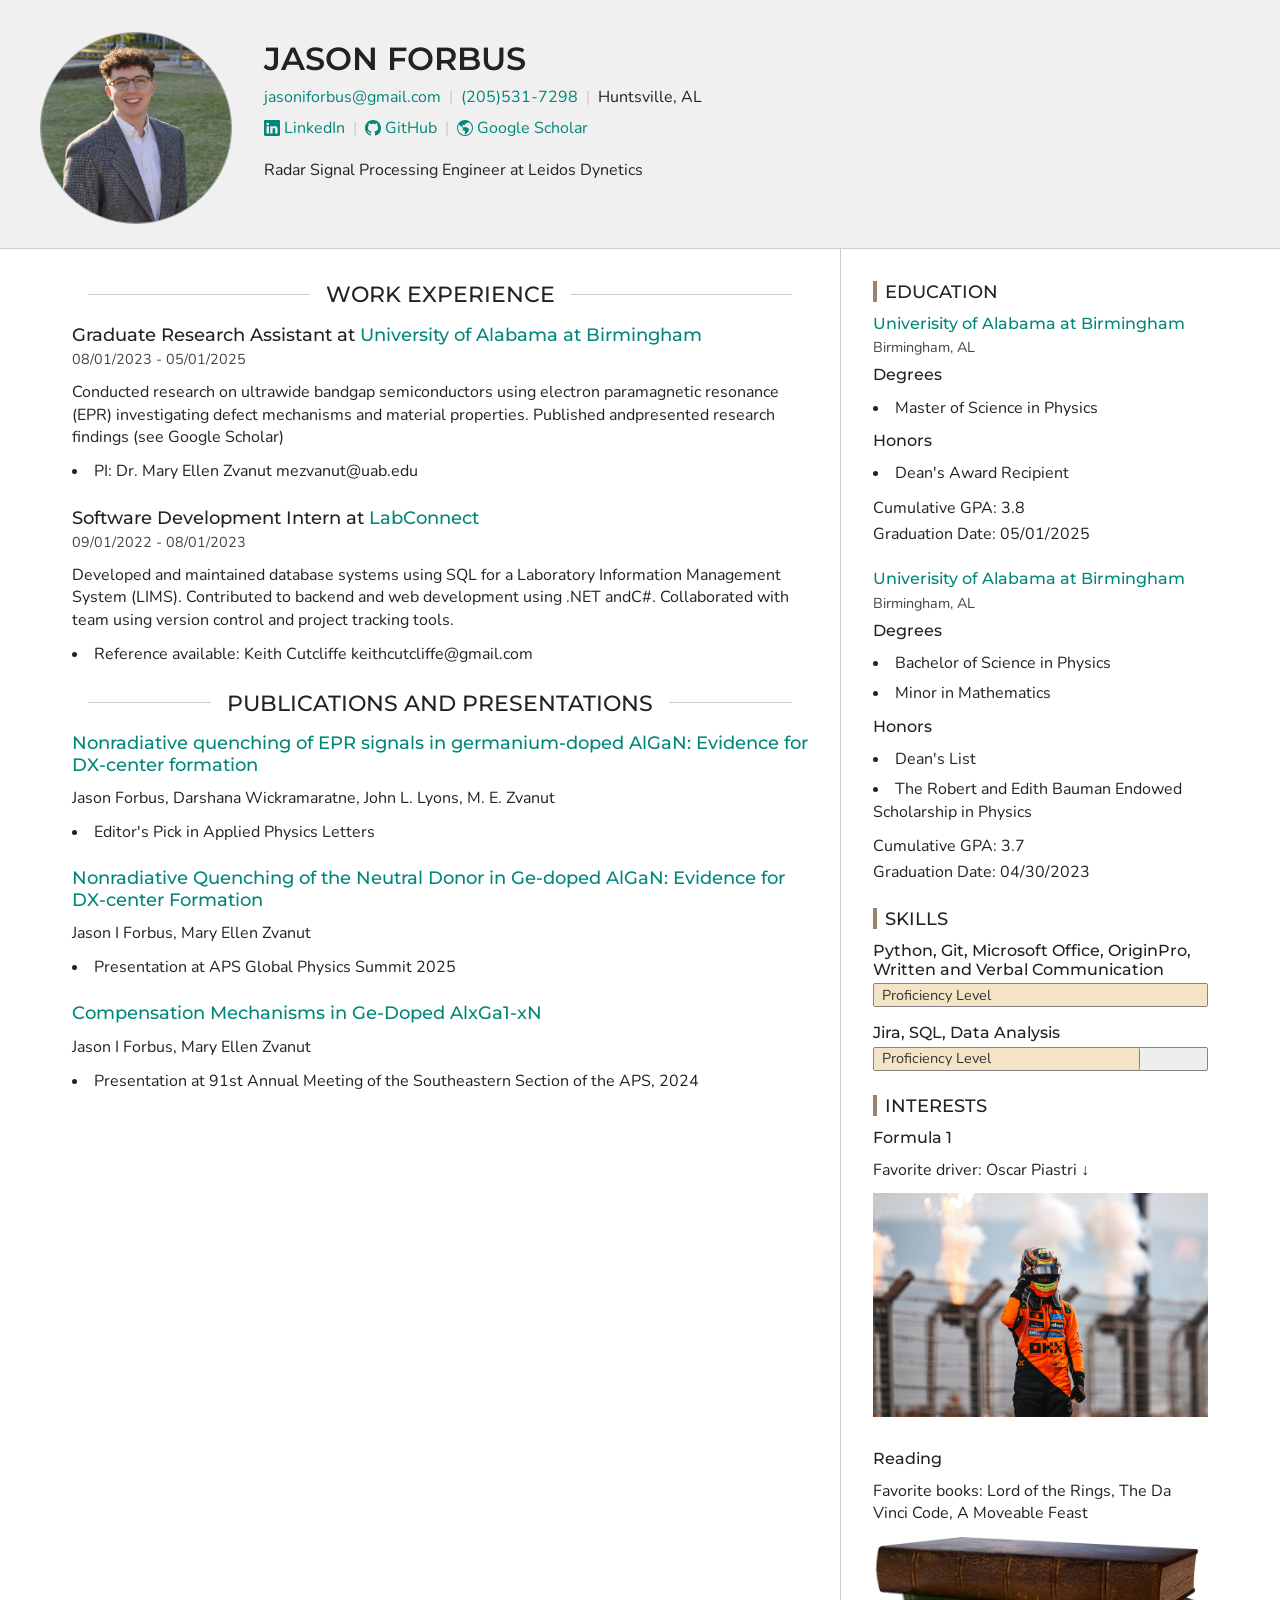
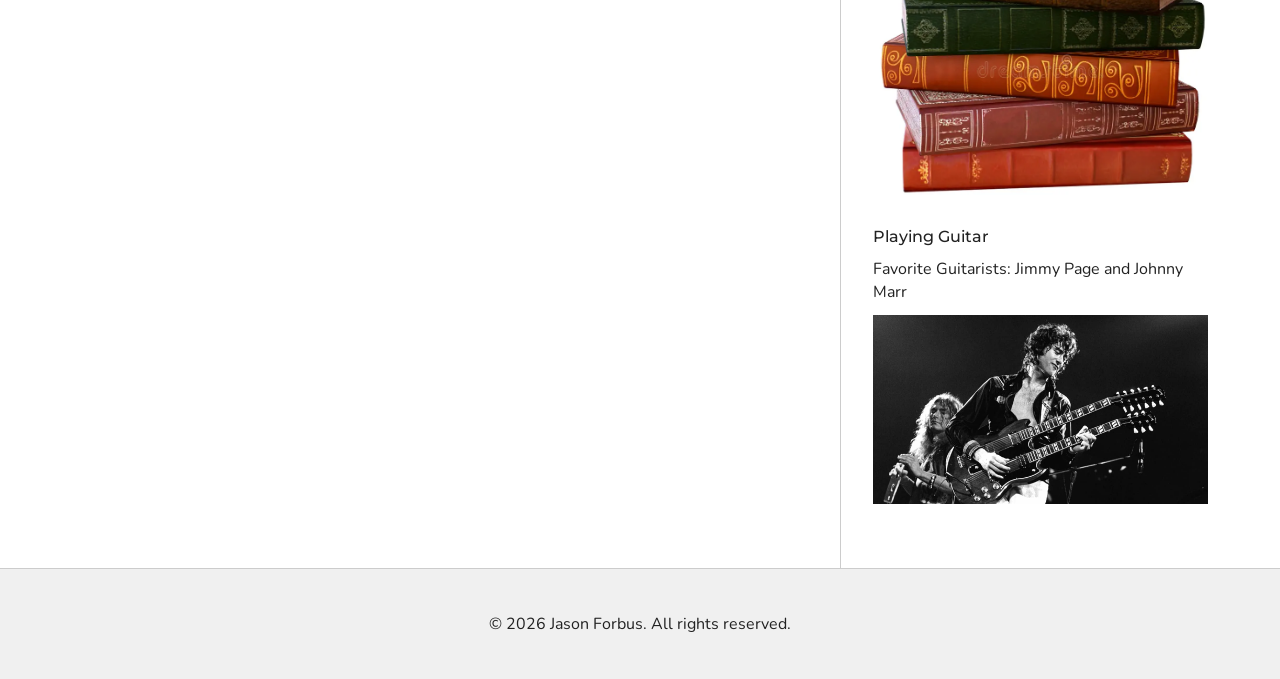
==== commit 8faf3456: "Updated email" ====
--- a/index.html
+++ b/index.html
@@ -73,7 +73,7 @@
                 <ul class="inline-list flex-responsive">
                   
                     <li>
-                      <a href="mailto:jforbus1030@gmail.com">jforbus1030@gmail.com</a>
+                      <a href="mailto:jasoniforbus@gmail.com">jasoniforbus@gmail.com</a>
                     </li>
                   
                   
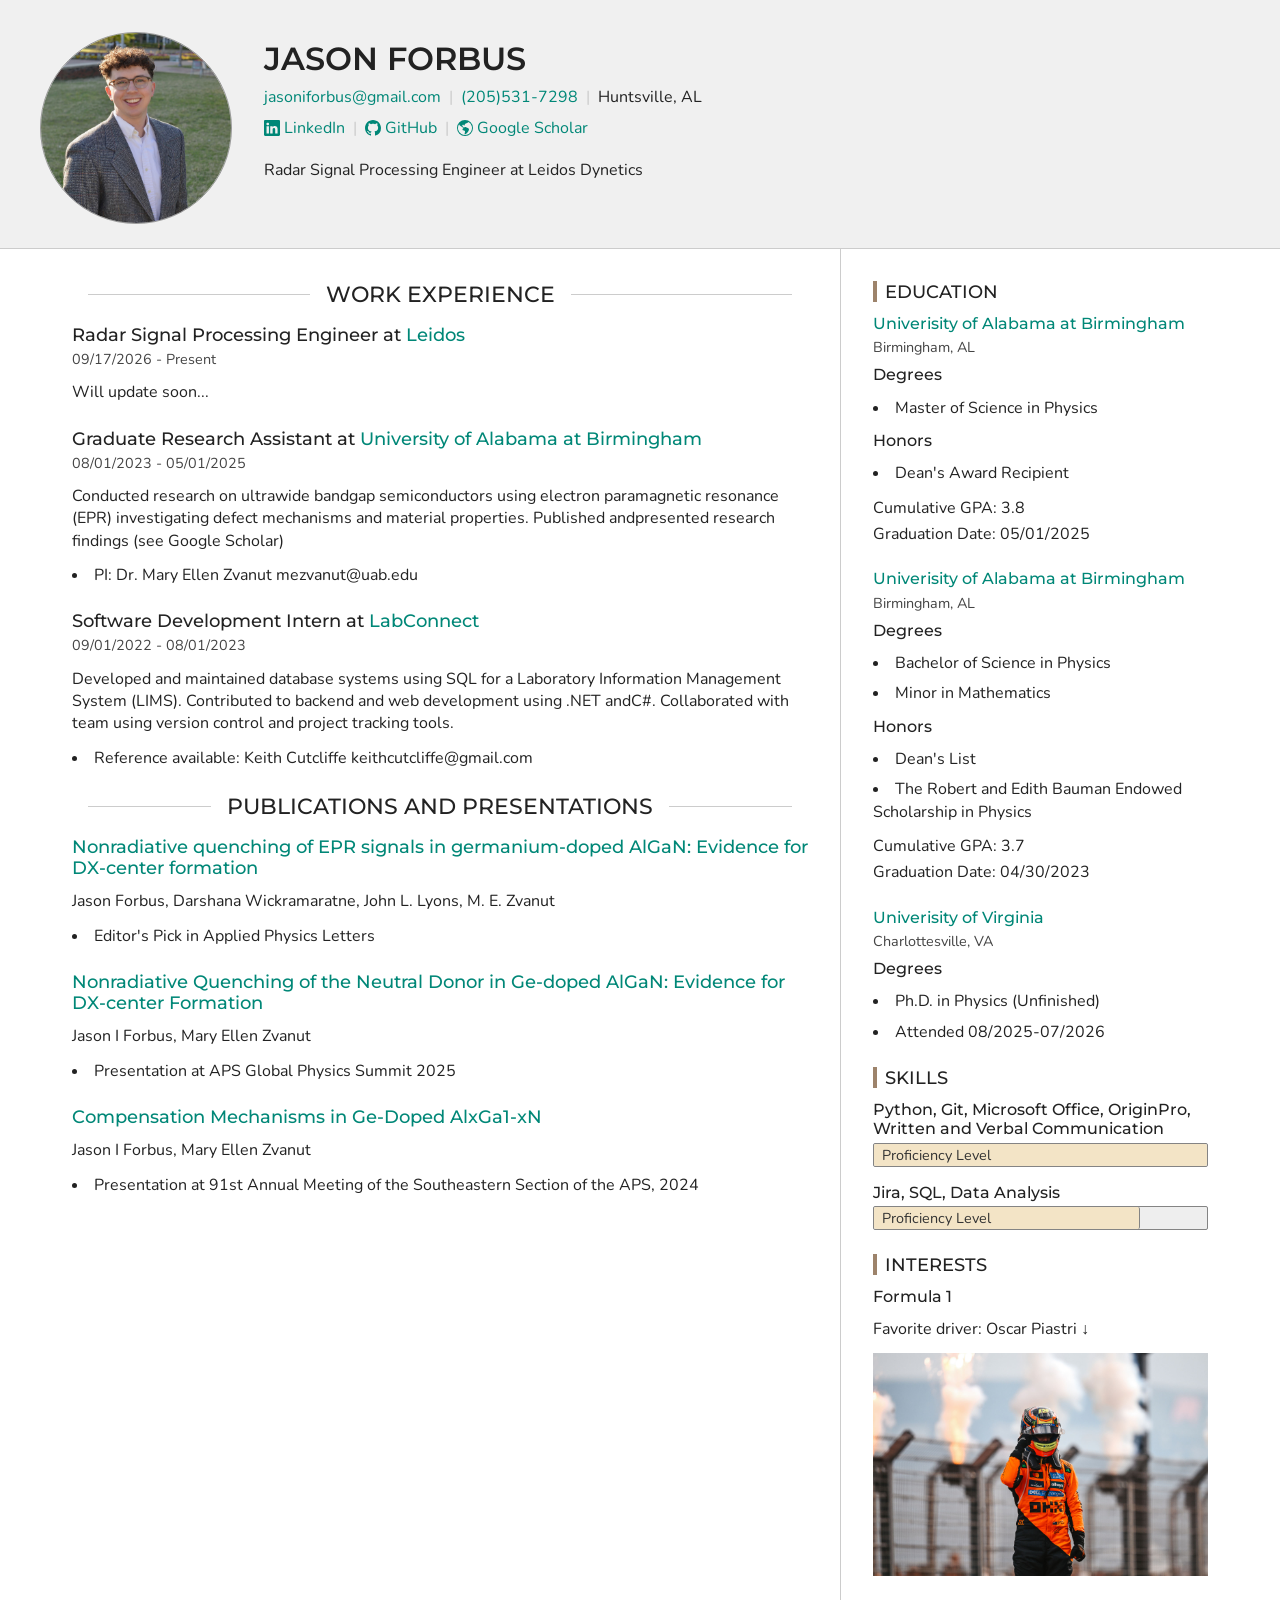
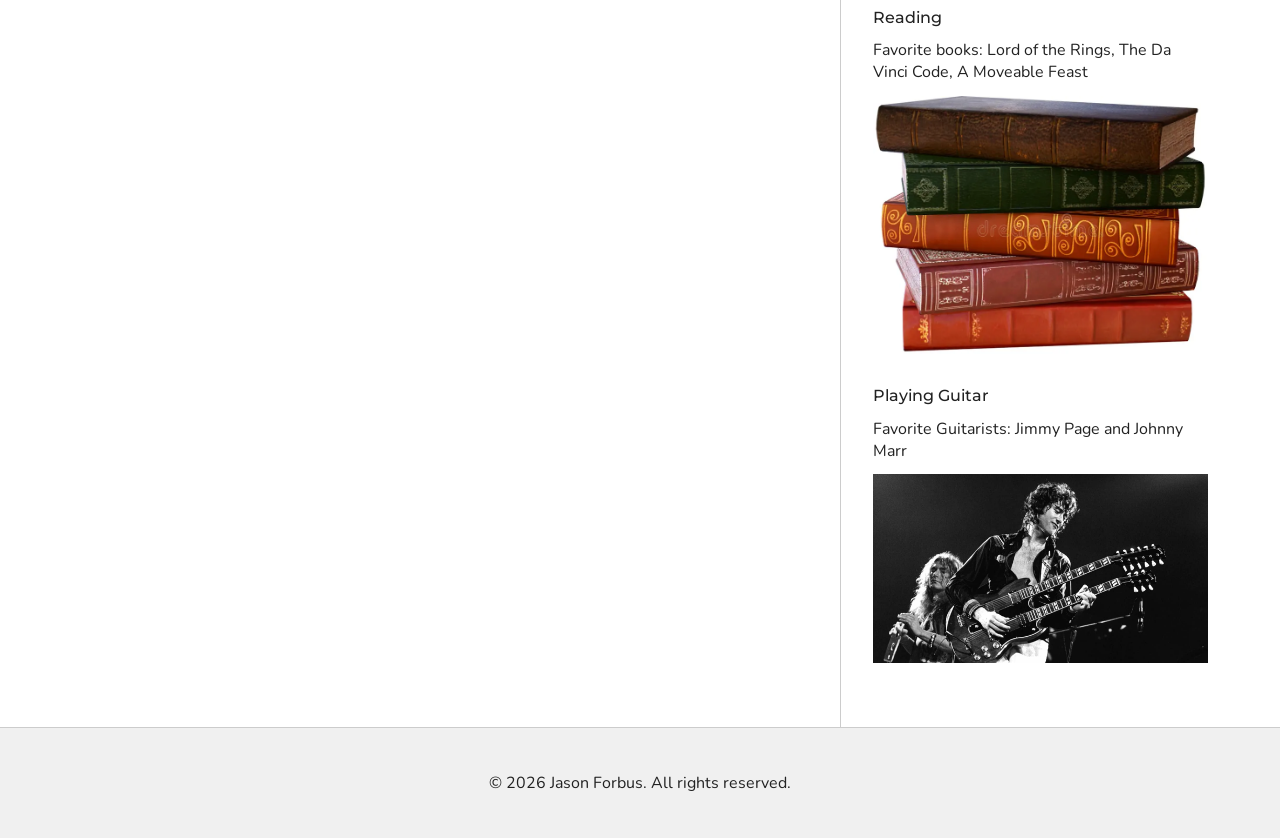
==== commit 1a68e35a: "Added Leidos job and UVA" ====
--- a/index.html
+++ b/index.html
@@ -166,6 +166,19 @@
                 <section>
                   <h3>
                     
+                      Radar Signal Processing Engineer at <a href="https://www.leidos.com/insights/dynetics?market=81">Leidos</a>
+                    
+                  </h3>
+                  
+                    <p class="section-label">09/17/2026 - Present</p>
+                  
+                  <p>Will update soon...</p>
+                  
+                </section>
+              
+                <section>
+                  <h3>
+                    
                       Graduate Research Assistant at <a href="https://www.uab.edu/home/">University of Alabama at Birmingham</a>
                     
                   </h3>
@@ -316,6 +329,23 @@
                       <span class="block">Cumulative GPA: 3.7</span>
                       <span class="block">Graduation Date: 04/30/2023</span>
                     </p>
+                  
+                </section>
+              
+                <section>
+                  <h3>
+                    
+                      <a href="https://www.phys.virginia.edu/">Univerisity of Virginia</a>
+                    
+                  </h3>
+                  <p class="section-label">Charlottesville, VA</p>
+                  
+                    <h4>Degrees</h4>
+                    <ul>
+                      <li>Ph.D. in Physics (Unfinished)</li><li>Attended 08/2025-07/2026</li>
+                    </ul>
+                  
+                  
                   
                 </section>
               
